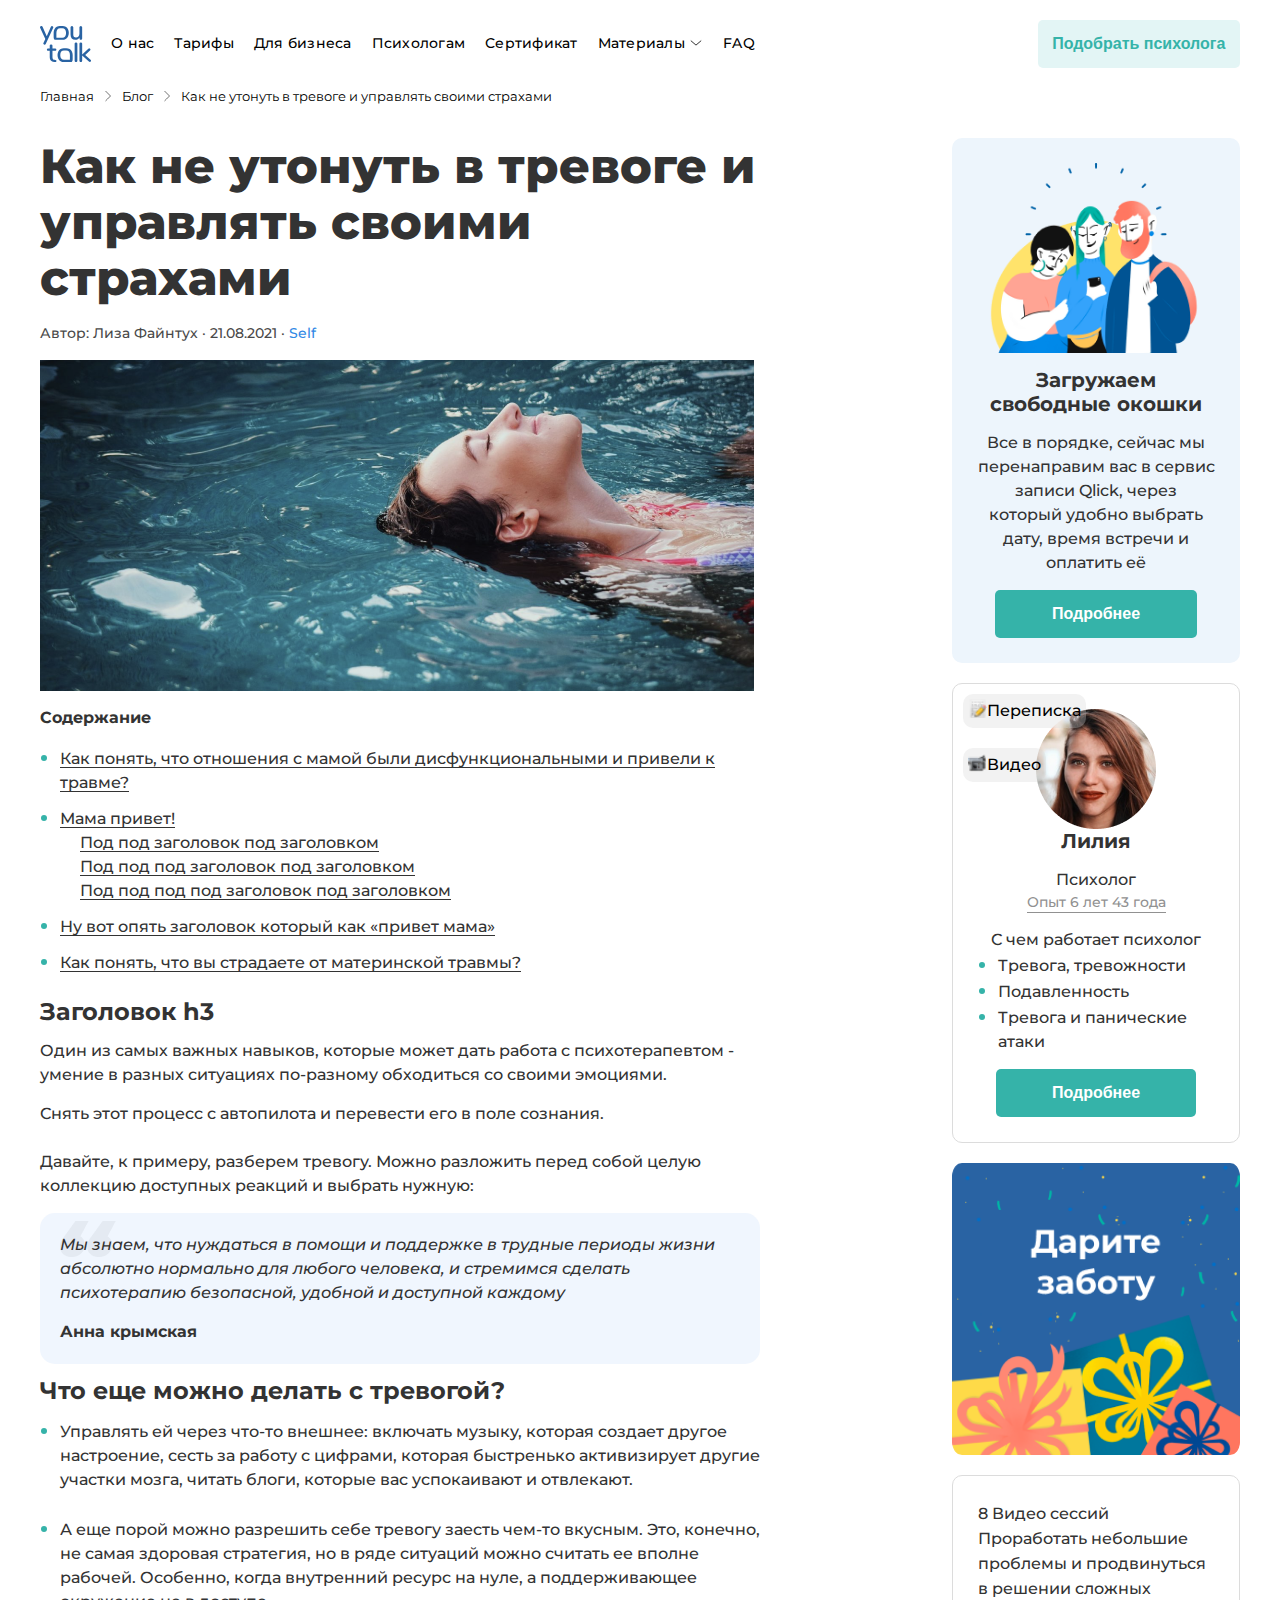
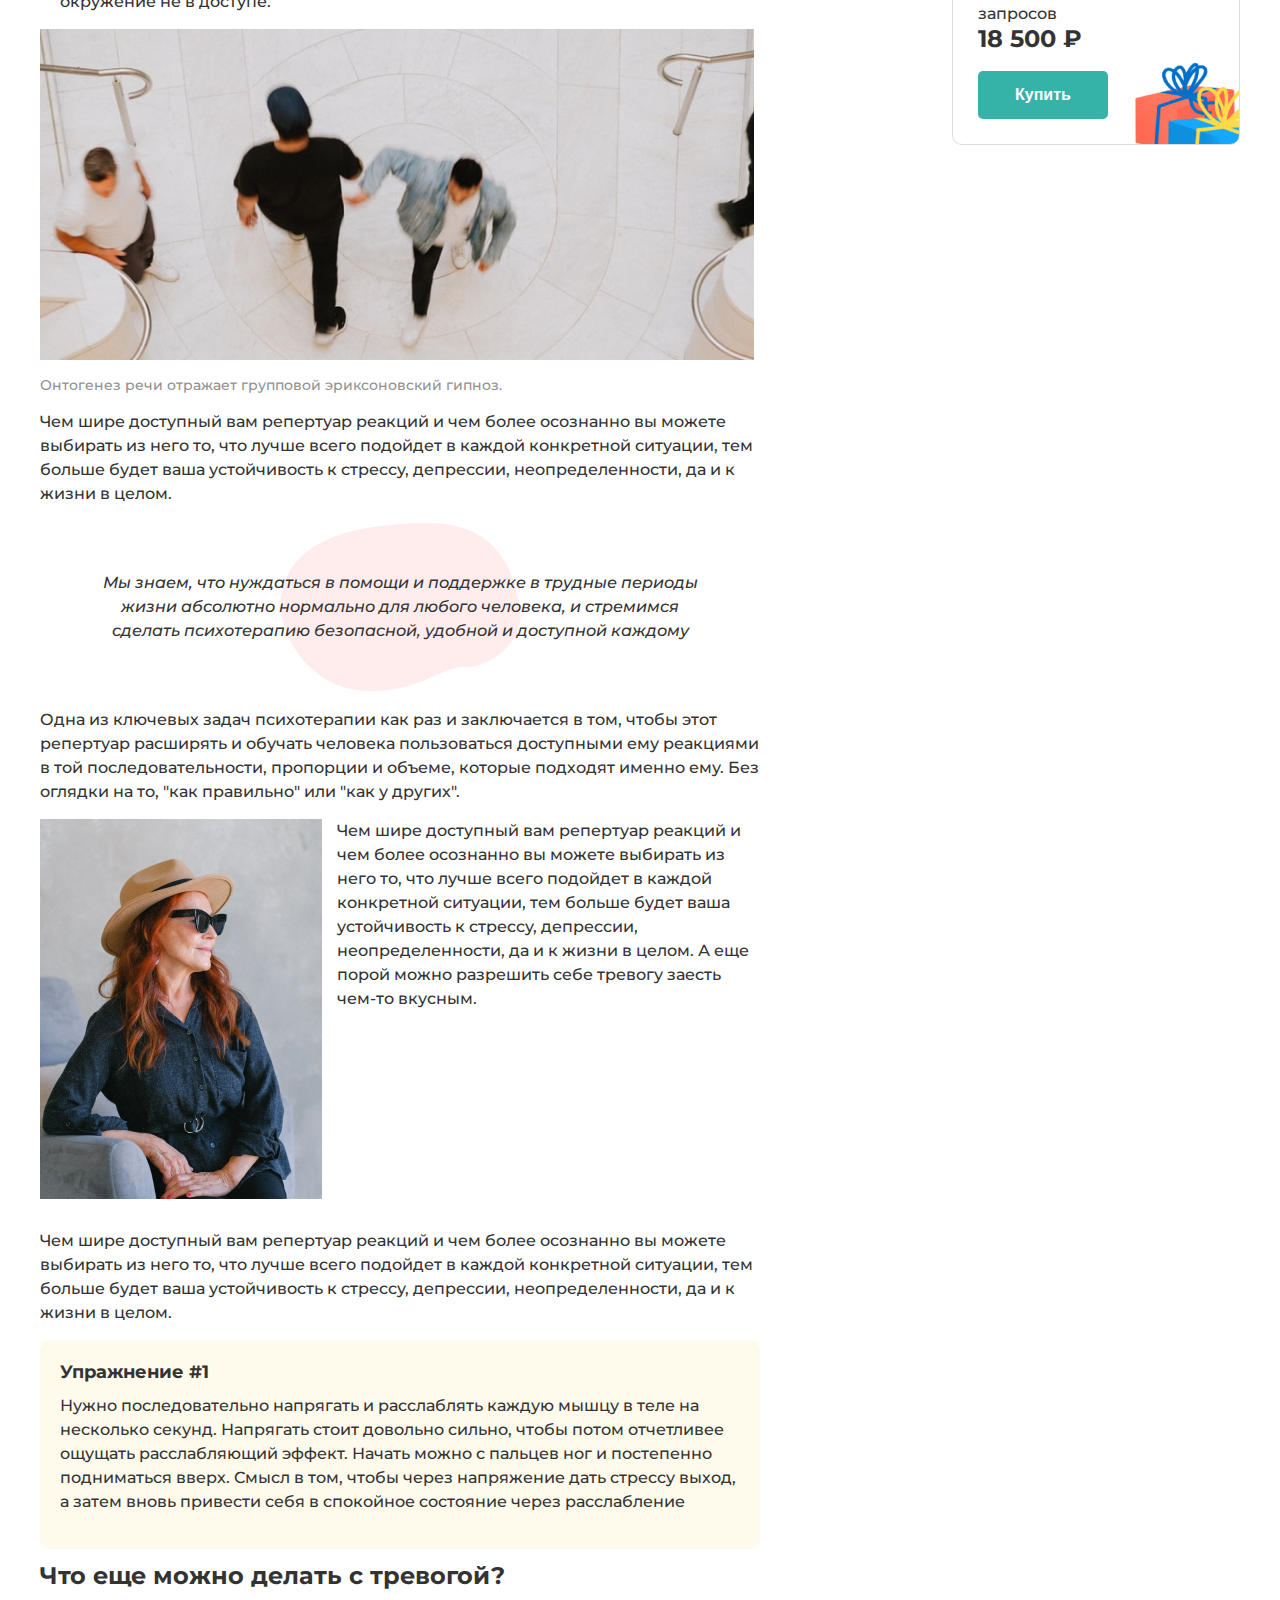
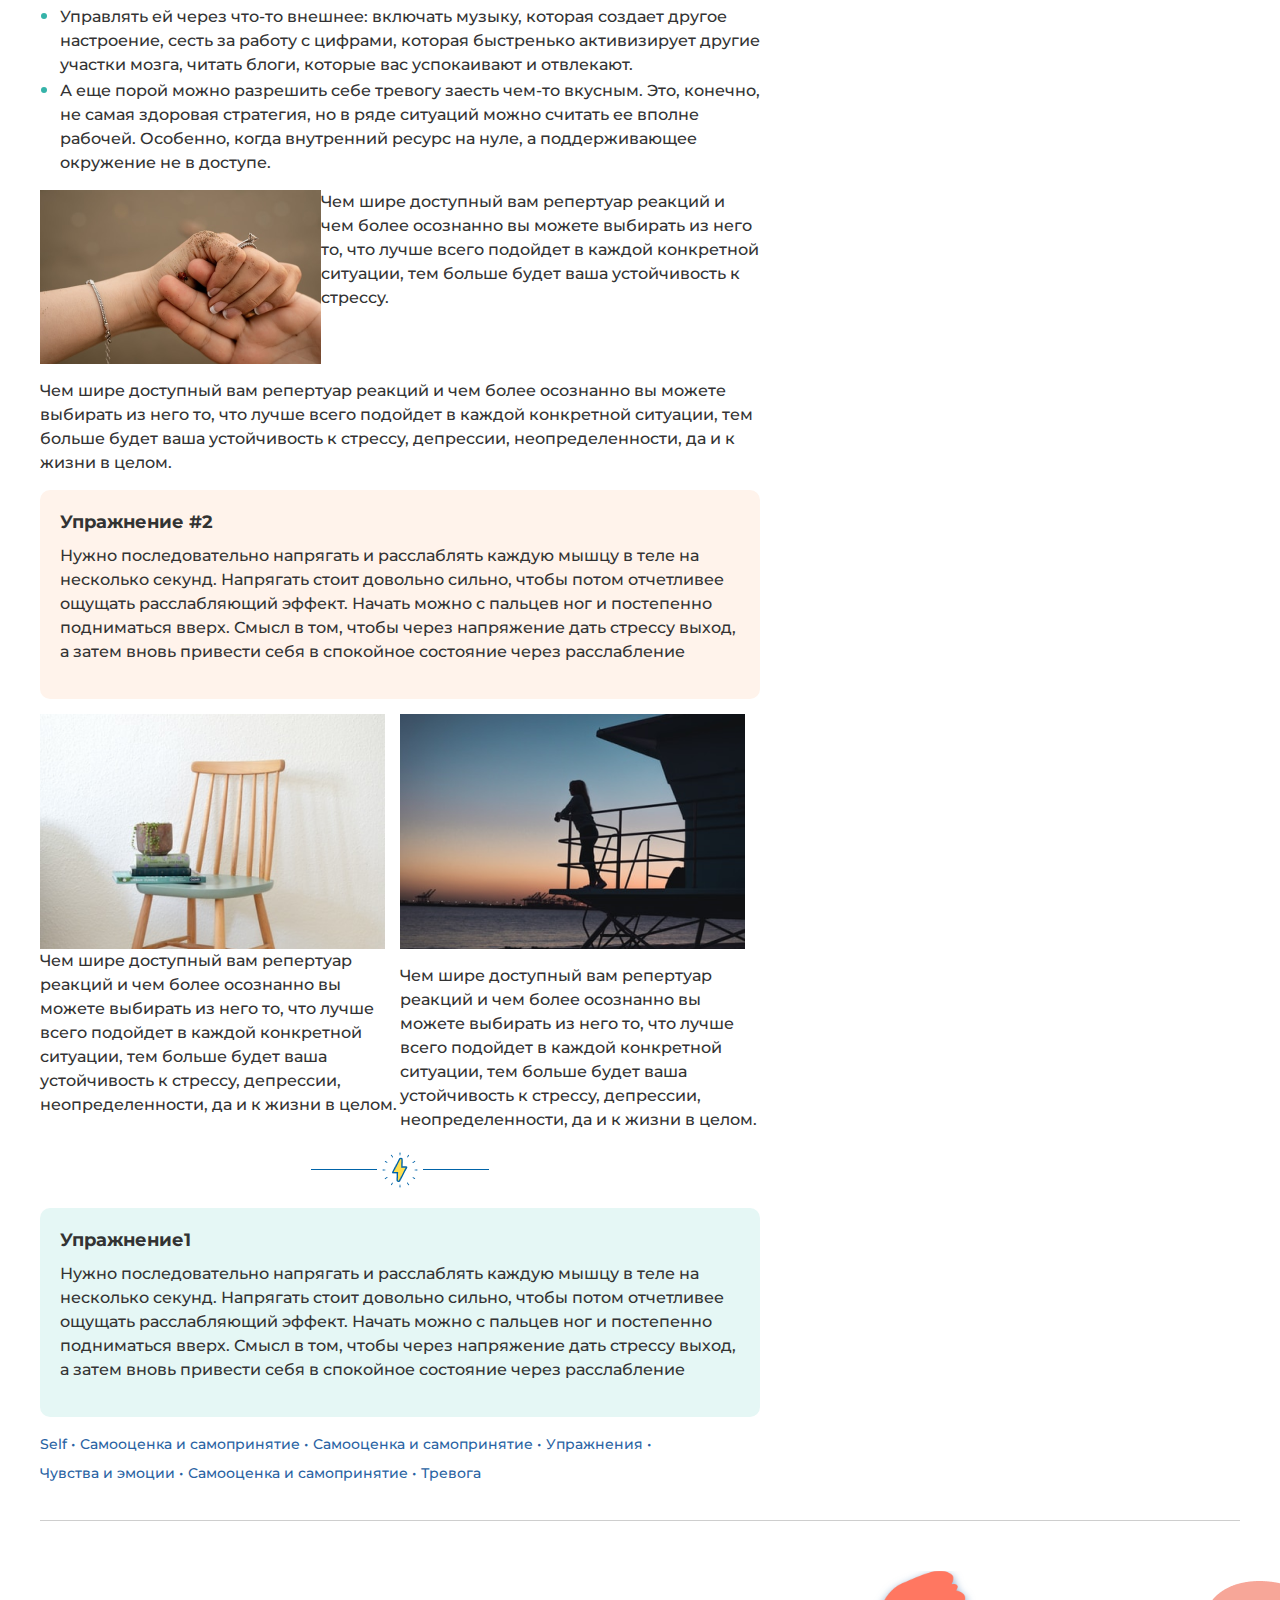
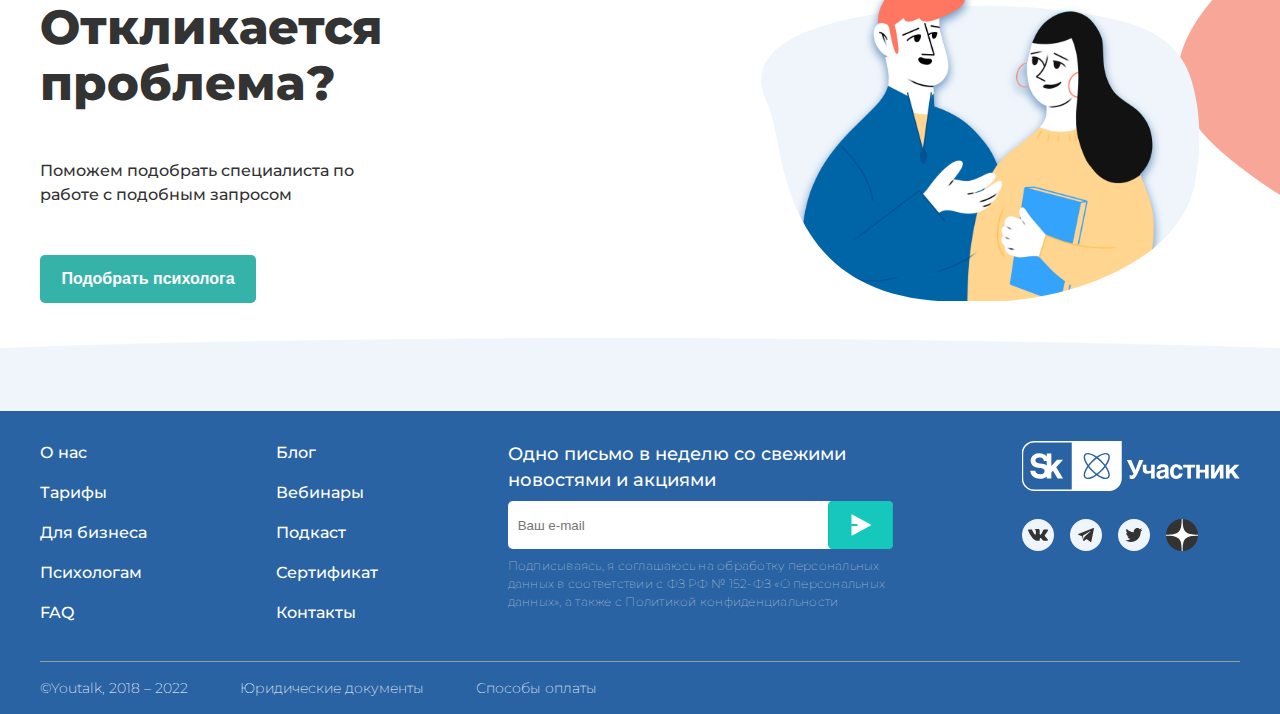
==== Article.html @ f638acfa "22.11.23" ====
<!DOCTYPE html>
<html lang="ru">

<head>
	<meta charset="UTF-8">
	<meta name="viewport" content="width=device-width, initial-scale=1.0">
	<link
		href="https://fonts.googleapis.com/css?family=Montserrat:regular,500,600,700,800,900,italic&display=swap&subset=cyrillic-ext"
		rel="stylesheet" />
	<link href="https://fonts.googleapis.com/css?family=Open+Sans:regular" rel="stylesheet" />
	<link rel="stylesheet" href="Css/Style_youtalk.css">
	<title>Статья</title>
</head>

<body>
	<header class="header">
		<div class="container">
			<div class="header__inner">
				<div class="header__conteiner-logo-menu">
					<div class="header__logo"><a href="#"><img src="Img/Blog/Header-logo/youtalk-logo.svg" alt="#"></a>
					</div>

					<nav class="menu">
						<ul class="menu__list">
							<li class="menu__item">
								<a class="menu__link" href="#">О нас</a>
							</li>
							<li class="menu__item">
								<a class="menu__link" href="#">Тарифы</a>
							</li>
							<li class="menu__item">
								<a class="menu__link" href="#">Для бизнеса</a>
							</li>
							<li class="menu__item">
								<a class="menu__link" href="#">Психологам</a>
							</li>
							<li class="menu__item">
								<a class="menu__link" href="#">Сертификат</a>
							</li>
							<li class="menu__item"><a class="menu__link" href="#">Материалы</a>
								<img class="menu__item-arrow" src="Img/Blog/Header-logo/Arrow-materials.svg" alt="arrow down">
							</li>
							<li class="menu__item">
								<a class="menur__link" href="#">FAQ</a>
							</li>
						</ul>
					</nav>
				</div>
				<button type="custom-button" class="header__btn">Подобрать психолога</button>

				<div class="burger-menu">
					<input id="menu__toggle" type="checkbox" />
					<label class="burger-menu__btn" for="menu__toggle">
						<span></span>
					</label>
					<ul class="burger-menu__box">
						<li>
							<a class="burger-menu__item" href="#">О нас</a>
						</li>
						<li>
							<a class="burger-menu__item" href="#">Тарифы</a>
						</li>
						<li>
							<a class="burger-menu__item" href="#">Для бизнеса</a>
						</li>
						<li>
							<a class="burger-menu__item" href="#">Психологам</a>
						</li>
						<li>
							<a class="burger-menu__item" href="#">Сертификат</a>
						</li>
						<li>
							<a class="burger-menu__item" href="#">Материалы</a>
						</li>
						<li>
							<a class="burger-menu__item" href="#">FAQ</a>
						</li>
					</ul>
				</div>
			</div>
		</div>
	</header>

	<main class="main background">
		<div class="container">
			<div class="breadcrumbs">
				<a href="#">Главная</a>
				<img src="Img/Blog/Header-logo/Arrow_vertical.svg" alt="arrow right">
				<a href="./Blog.html">Блог</a>
				<img src="Img/Blog/Header-logo/Arrow_vertical.svg" alt="arrow right">
				<a href="./Article.html">Как не утонуть в тревоге и управлять своими страхами</a>
			</div>
			<div class="content">
				<article class="article">
					<h1 class="article__title">Как не утонуть в тревоге и управлять своими страхами</h1>
					<h2 class="article__info"> Автор: Лиза Файнтух · 21.08.2021 · <span
							class="article__info light-blue">Self</span></h2>
					<img class="article__photo" src="Img/Article/Main/Swimming.png" alt="иллюстрация">
					<h3 class="article__content">Содержание</h3>
					<ul class="article__content-list">
						<li>Как понять, что отношения с мамой были дисфункциональными и привели к травме?
						</li>
						<li>Мама привет!
							<ul class="article__content-list-subheadings">
								<li>Под под заголовок под заголовком</li>
								<li>Под под под заголовок под заголовком</li>
								<li>Под под под под заголовок под заголовком</li>
							</ul>
						</li>
						<li>Ну вот опять заголовок который как «привет мама»</li>
						<li>Как понять, что вы страдаете от материнской травмы?</li>
					</ul>
					<h4 class="article__section-title">Заголовок h3</h4>
					<p class="article__section-text">Один из самых важных навыков, которые может дать работа с
						психотерапевтом - умение в разных ситуациях по-разному обходиться со своими эмоциями.</p>
					Снять этот процесс с автопилота и перевести его в поле сознания.</p>
					<br>
					<p class="article__section-text">Давайте, к примеру, разберем тревогу. Можно разложить перед собой целую
						коллекцию доступных реакций и выбрать нужную:</p>
					<div class="article__section-quote">
						<p class="article__section-quote-text">Мы знаем, что нуждаться в помощи и поддержке в трудные периоды
							жизни абсолютно нормально для любого человека,
							и стремимся сделать психотерапию безопасной, удобной и доступной каждому</p>
						<p class="article__section-quote-autor">Анна крымская</p>
					</div>
					<h4 class="article__section-title">Что еще можно делать с тревогой?</h4>
					<ul class="article__section-list">
						<li>Управлять ей через что-то внешнее: включать музыку, которая создает другое настроение, сесть за
							работу с цифрами, которая быстренько активизирует другие участки мозга,
							читать блоги, которые вас успокаивают и отвлекают.</li>
						<br>
						<li>А еще порой можно разрешить себе тревогу заесть чем-то вкусным. Это, конечно, не самая здоровая
							стратегия, но в ряде ситуаций можно считать ее вполне рабочей. Особенно,
							когда внутренний ресурс на нуле, а поддерживающее окружение не в доступе.</li>
					</ul>
					<img class="article__photo" src="Img/Article/Main/Walking.png" alt="иллюстрация">
					<p class="article__photo-description">Онтогенез речи отражает групповой эриксоновский гипноз. </p>
					<p class="article__section-text">Чем шире доступный вам репертуар реакций и чем более осознанно вы можете
						выбирать из него то, что лучше всего подойдет в каждой конкретной ситуации,
						тем больше будет ваша устойчивость к стрессу, депрессии, неопределенности, да и к жизни в целом.</p>
					<div class="article__section italic">
						<p class="article__section italic-text">Мы знаем, что нуждаться в помощи и поддержке в трудные периоды
							жизни абсолютно нормально для любого человека, и стремимся сделать психотерапию безопасной,
							удобной и доступной каждому</p>
					</div>
					<p class="article__section-text">Одна из ключевых задач психотерапии как раз и заключается в том, чтобы
						этот репертуар расширять и обучать человека пользоваться доступными ему реакциями в той
						последовательности, пропорции и объеме, которые подходят именно ему. Без оглядки на то, "как
						правильно" или "как у других".</p>
					<div class="article__section block">
						<img class="article__photo-small" src="Img/Article/Main/Woman_hat.png" alt="иллюстрация">
						<p class="article__section-text">Чем шире доступный вам репертуар реакций и чем более осознанно вы
							можете выбирать из него то, что лучше всего подойдет в каждой конкретной ситуации,
							тем больше будет ваша устойчивость к стрессу, депрессии, неопределенности, да и к жизни в целом.
							А еще порой можно разрешить себе тревогу заесть чем-то вкусным. </p>
					</div>
					<p class="article__section-text">Чем шире доступный вам репертуар реакций и чем более осознанно вы можете
						выбирать из него то, что лучше всего подойдет в каждой конкретной ситуации,
						тем больше будет ваша устойчивость к стрессу, депрессии, неопределенности, да и к жизни в целом.</p>
					<div class="article__exercise yellow">
						<h5 class="article__exercise-title">Упражнение #1</h5>
						<p class="article__section-text">Нужно последовательно напрягать и расслаблять каждую мышцу в теле на
							несколько секунд. Напрягать стоит довольно сильно, чтобы потом отчетливее ощущать
							расслабляющий эффект. Начать можно с пальцев ног и постепенно подниматься вверх. Смысл в том, чтобы
							через напряжение дать стрессу выход, а затем вновь привести себя в спокойное состояние
							через расслабление</p>
					</div>
					<h4 class="article__section-title">Что еще можно делать с тревогой?</h4>
					<ul class="article__section-list">
						<li>Управлять ей через что-то внешнее: включать музыку, которая создает другое настроение, сесть за
							работу с цифрами, которая быстренько активизирует другие участки мозга, читать блоги,
							которые вас успокаивают и отвлекают.</li>
						<li>А еще порой можно разрешить себе тревогу заесть чем-то вкусным. Это, конечно, не самая здоровая
							стратегия, но в ряде ситуаций можно считать ее вполне рабочей. Особенно, когда
							внутренний ресурс на нуле, а поддерживающее окружение не в доступе.</li>
					</ul>
					<div class="article__section block">
						<img class="article__section-photo-small " src="Img/Article/Main/Hands.png" alt="иллюстрация">
						<p class="article__section-text">Чем шире доступный вам репертуар реакций и чем более осознанно вы
							можете выбирать из него то, что лучше всего подойдет в каждой конкретной ситуации,
							тем больше будет ваша устойчивость к стрессу.</p>
					</div>
					<p class="article__section-text">Чем шире доступный вам репертуар реакций и чем более осознанно вы можете
						выбирать из него то, что лучше всего подойдет в каждой конкретной ситуации,
						тем больше будет ваша устойчивость к стрессу, депрессии, неопределенности, да и к жизни в целом.</p>
					<div class="article__exercise orange">
						<h5 class="article__exercise-title">Упражнение #2</h5>
						<p class="article__section-text">Нужно последовательно напрягать и расслаблять каждую мышцу в теле на
							несколько секунд. Напрягать стоит довольно сильно, чтобы потом отчетливее ощущать
							расслабляющий эффект. Начать можно с пальцев ног и постепенно подниматься вверх. Смысл в том, чтобы
							через напряжение дать стрессу выход, а затем вновь привести себя в спокойное состояние
							через расслабление</p>
					</div>
					<div class="article__section block-vertical">
						<div class="article__section vertical">
							<img class="article__section-photo-verticale" src="Img/Article/Main/Chair.png" alt="иллюстрация">
							<p class="article__section-text">Чем шире доступный вам репертуар реакций и чем более осознанно вы
								можете выбирать из него то, что лучше всего подойдет в каждой конкретной ситуации, тем больше
								будет ваша устойчивость к стрессу, депрессии, неопределенности, да и к жизни в целом.</p>
						</div>
						<div class="article__section text-vertical">
							<img class="article__photo-verticale" src="Img/Article/Main/Sunset.png" alt="иллюстрация">
							<p class="article__section-text">Чем шире доступный вам репертуар реакций и чем более осознанно вы
								можете выбирать из него то, что лучше всего подойдет в каждой конкретной ситуации, тем больше
								будет ваша устойчивость к стрессу, депрессии, неопределенности, да и к жизни в целом.</p>
						</div>
					</div>
					<img class="article__section-decor" src="Img/Article/Main/Lightning.png" alt="Декоративный эллемент">
					<div class="article__exercise green">
						<h5 class="article__exercise-title">Упражнение1</h5>
						<p class="article__section-text">Нужно последовательно напрягать и расслаблять каждую мышцу в теле на
							несколько секунд. Напрягать стоит довольно сильно, чтобы потом отчетливее ощущать расслабляющий
							эффект. Начать можно с пальцев ног и постепенно подниматься вверх. Смысл в том, чтобы через
							напряжение дать стрессу выход, а затем вновь привести себя в спокойное состояние через расслабление
						</p>
					</div>
					<div>
						<ul class="article__section-filter">
							<li>Self &#8226;</li>
							<li>Самооценка и самопринятие &#8226;</li>
							<li>Самооценка и самопринятие &#8226;</li>
							<li>Упражнения &#8226;</li>
							<li>Чувства и эмоции &#8226;</li>
							<li>Самооценка и самопринятие &#8226;</li>
							<li>Тревога</li>
						</ul>
					</div>
				</article>

				<div class="servises">
					<div class="servises__card qlick-service">
						<img class="servises__card-img" src="Img/Article/Services/Strange-guys_card.png" alt="картинка">
						<h6 class="servises__card-title">Загружаем свободные окошки</h6>
						<p>Все в порядке, сейчас мы перенаправим вас в сервис записи Qlick, через который удобно выбрать дату,
							время встречи и оплатить её</p>
						<button class="servises__card-btn" type="custom-button">Подробнее</button>
					</div>
					<div class="servises__card psycologist">
						<div class="servises__card-filters">
							<a class="servises__card-filter first"><img class="servises__card-filter-img"
									src="Img/Article/Services/Pencil.png" alt="картинка">Переписка</a>
							<a class="servises__card-filter second"><img class="servises__card-filter-img"
									src="Img/Article/Services/Cam.png" alt="картинка">Видео</a>
						</div>
						<img class="servises__card-img" src="Img/Article/Services/Photo-dr.png" alt="Фото психолога">
						<h6 class="servises__card-dr-name">Лилия</h6>
						<p>Психолог</p>
						<p class="servises__card-text-expirience">Опыт 6 лет 43 года </p>
						<h3>С чем работает психолог</h3>
						<ul class="servises__card-list">
							<li>Тревога, тревожности</li>
							<li>Подавленность</li>
							<li>Тревога и панические атаки</li>
						</ul>
						<button class="servises__card-btn" type="custom-button">Подробнее</button>
					</div>
					<div class="servises__card gift-care">
						<a class="servises__card-link" href="#"></a>
					</div>
					<div class="servises__card buy-sessions">
						<h6 class="services__card-text blue">8 Видео сессий</h6>
						<p>Проработать небольшие проблемы и продвинуться в решении сложных запросов</p>
						<p class="servises__card-price">18 500 ₽</p>
						<button class="servises__card-buy-btn" type="custom-button">Купить</button>
					</div>
				</div>
			</div>

			<div class="main__bottom-conteiner">
				<div class="main__bottom-content">
					<h7 class="main__bottom-content-title">Откликается
						проблема?</h7>
					<p class="main__bottom-content-text">Поможем подобрать специалиста по работе с подобным запросом</p>
					<button class="main__bottom-content-btn" type="custom button">Подобрать психолога</button>
				</div>
				<img class="main__bottom-content-img" src="Img/Article/Main/Strange-guys-bottom.svg" alt="иллюстрация">
			</div>
		</div>
	</main>

	<footer class="footer">
		<div class="conteiner">
			<div class="footer__menu">
				<ul class="footer__list">
					<li class="footer__item">
						<a class="footer__link footer__link-about" href="#">О нас</a>
					</li>
					<li class="footer__item">
						<a class="footer__link footer__link-tariffs" href="#">Тарифы</a>
					</li>
					<li class="footer__item">
						<a class="footer__link footer__link-business" href="#">Для бизнеса</a>
					</li>
					<li class="footer__item">
						<a class="footer__link footer__link-psychologists"" href=" #">Психологам</a>
					</li>
					<li class="footer__item">
						<a class="footer__link footer__link-faq" href="#">FAQ</a>
					</li>
				</ul>

				<ul class="footer__list">
					<li class="footer__item">
						<a class="footer__link footer__link-blog" href="#">Блог</a>
					</li>
					<li class="footer__item">
						<a class="footer__link footer__link-vebinars" href="#">Вебинары</a>
					</li>
					<li class="footer__item">
						<a class="footer__link footer__link-podcast" href="#">Подкаст</a>
					</li>
					<li class="footer__item">
						<a class="footer__link footer__link-certificate" href="#">Сертификат</a>
					</li>
					<li class="footer__item">
						<a class="footer__link footer__link-contacts" href="#">Контакты</a>
					</li>
				</ul>

				<div class="footer__form">
					<div class="footer__form-title">Одно письмо в неделю со свежими новостями и акциями</div>
					<form class="footer__email-confirm" onsubmit="alert('Ваша подписка оформлена')">
						<input class="footer__email-input" type="text" placeholder="Ваш e-mail">
						<button type="submit" class="footer__subscribe-button"><img src="Img/Blog/Footer-logos/sentmail.svg"
								alt=""></button>
					</form>
					<div class="footer__form-policy">Подписываясь, я соглашаюсь на обработку персональных данных в
						соответствии с ФЗ РФ № 152-ФЗ «О персональных данных», а также с Политикой конфиденциальности
					</div>
				</div>

				<div class="footer-menu__logo-link">
					<div class="footer-menu__link-sk">
						<a href="http://sk.ru" target="_blank"><img src="Img/Blog/Footer-logos/Sk-logo.svg" alt="logo Sk"
								href="http://sk.ru" target="_blank"><img class="footer-menu__sk-inscription"
								src="Img/Blog/Footer-logos/skУЧАСТНИК.svg" alt="logo Sk">
						</a>
					</div>

					<ul class="footer-menu__social">
						<li>
							<a class="footer-menu__social-item" href="http://vk.ru" target="_blank"><img
									src="Img/Blog/Footer-logos/vk-logo.svg" alt="logo vk"></a>
						</li>
						<li>
							<a class="footer-menu__social-item" href="https://web.telegram.org/k/" target="_blank"><img
									src="Img/Blog/Footer-logos/telegram-logo.svg" alt="logo tg"></a>
						</li>
						<li>
							<a class="footer-menu__social-item" href="http://twitter.com" target="_blank"><img
									src="Img/Blog/Footer-logos/twitter-logo.svg" alt="logo x"></a>
						</li>
						<li>
							<a class="footer-menu__social-item" href="https://dzen.ru" target="_blank"><img
									src="Img/Blog/Footer-logos/Onemore-logo.svg" alt="logo yandex"></a>
						</li>
					</ul>
				</div>
			</div>

			<div class="footer__bottom">
				<div class="footer__copyright-list">
					<span class="footer-copyright__item"><a href="http:/google.com">©Youtalk, 2018 – 2022</a></span>
					<span class="footer-copyright__item"><a href="http:/google.com">Юридические документы</a></span>
					<span class="footer-copyright__item"><a href="http:/google.com">Способы оплаты</a></span>
				</div>
			</div>
		</div>
		</div>
	</footer>
</body>

</html>
---- Css/Style_youtalk.css ----
*,
*::before,
*::after {
	padding: 0;
	margin: 0;
	border: 0;
	box-sizing: border-box;
}

a {
	text-decoration: none;
}

ul,
ol,
li {
	list-style: none;
}

img {
	vertical-align: top;
}

h1,
h2,
h3,
h4,
h5,
h6 {
	font-weight: inherit;
	font-size: inherit;
}

a {
	color: rgb(0, 0, 0);
	text-decoration: none;
}

a:hover {
	color: rgb(86, 86, 86);
	/* Цвет гиперссылок при наведении */
}

a:active {
	color: #333333;
	/* Цвет гиперссылок после нажатия */
}

html,
body {
	margin: 0;
	padding: 0;
	width: 100%;
	color: #333333;
	font-weight: 500;
	line-height: 24px;
	font-family: Montserrat;
	font-size: 16px;
}

.container {
	max-width: 1230px;
	padding: 0px 15px;
	margin: 0 auto;
}

/*___________________________________________HEADER____________________________________________*/
.header__conteiner-logo-menu {
	display: flex;
	flex-direction: row;
	align-items: center;
	width: 95%;
}

.header__inner {
	display: flex;
	justify-content: space-between;
	align-items: center;
	padding-top: 20px;
}

.menu__list {
	display: flex;
	flex-direction: row;
	flex-wrap: no wrap;
	font-size: 14px;
	font-weight: 500;
	letter-spacing: 0.25px;
	line-height: 114%;
	white-space: nowrap;
	margin-left: 20px;
}

.menu__item:not(:last-child) {
	margin-right: 20px;
}

.header__btn {
	display: flex;
	align-items: center;
	justify-content: center;
	font-size: 16px;
	padding: 5px;
	background-color: #E3F5F5;
	color: #35B3A9;
	cursor: pointer;
	font-weight: 700;
	width: 230px;
	height: 48px;
	border-radius: 5px;
}

.header__btn:hover {
	color: #dafffb;
	background-color: #35B3A9;
	transition: 0.3s;
}

#menu__toggle {
	opacity: 0;
}

.burger-menu__btn {
	display: flex;
	align-items: center;
	position: sticky;
	top: 20px;
	right: 20px;
	width: 26px;
	height: 26px;
	cursor: pointer;
	z-index: 1;
}

.burger-menu__btn>span,
.burger-menu__btn>span::before,
.burger-menu__btn>span::after {
	position: absolute;
	top: 0;
	right: 0;
	width: 100%;
	height: 2px;
	background-color: #35B3A9;
	transition: 0.2s;
}

.burger-menu__btn>span::before {
	content: '';
	top: -8px;
}

.burger-menu__btn>span::after {
	content: '';
	top: 8px;
}

.hamburger-menu {
	position: absolute;
	top: 0;
	right: 0;
}

.burger-menu__box {
	display: flex;
	flex-direction: column;
	height: 380px;
	width: 345px;
	position: absolute;
	visibility: hidden;
	top: 25px;
	right: 0;
	background-color: #fafafa;
}

.burger-menu__item {
	margin: 10px;
}

.burger-menu__item {
	display: block;
	padding: 5px 5px;
	color: #000000;
	font-size: 20px;
	font-weight: 600;
	text-decoration: none;
}

.burger-menu__item:hover {
	background-color: #CFD8DC;
}

#menu__toggle:checked~.burger-menu__btn>span {
	transform: rotate(45deg);
}

#menu__toggle:checked~.burger-menu__btn>span::before {
	top: 0;
	transform: rotate(0);
}

#menu__toggle:checked~.burger-menu__btn>span::after {
	top: 0;
	transform: rotate(90deg);
}

#menu__toggle:checked~.burger-menu__box {
	visibility: visible;
}

/*_______________________________________MAIN ARTICLE________________________________________________*/
.background {
	background-image: url(../Img/Article/Main/Circle-pink-center.png), url(../Img/Article/Main/Circle-pink-bottom.png), url(../Img/Article/Main/Vector1.png);
	background-repeat: no-repeat, no-repeat, no-repeat;
	background-position: center right -470px, bottom 190px right -170px, bottom;
	background-size: auto, auto, 100%;
}

.content {
	display: flex;
	justify-content: space-between;
}

.article {
	width: 60%;
}

.article__info {
	font-size: 14px;
	font-weight: 500;
	color: #494949;
	margin-bottom: 15px;
}

.light-blue {
	color: #3289e5;
}

.article__section-text {
	margin-bottom: 15px;
}

.article__photo {
	margin-bottom: 15px;
	max-width: 100%;
	max-height: 100%;
}

.article__photo-small {
	margin-bottom: 15px;
	max-width: 100%;
	max-height: 100%;
	padding-right: 15px;
}

.article__photo-verticale {
	margin-bottom: 15px;
	max-width: 100%;
	max-height: 100%;
}

.article__content {
	font-size: 16px;
	font-weight: 700;
	margin-bottom: 15px;
}

.article__content-list {
	margin-bottom: 15px;
}

.article__content-list>li {
	text-decoration: underline;
	line-height: 24px;
	list-style: disc;
	margin-left: 20px;
	padding-bottom: 10px;
	text-underline-offset: 2.5px;
	cursor: pointer;
}

li::marker {
	color: #35B3A9;
	font-size: 20px;
}

ul.article__content-list-subheadings {
	list-style: none;
	padding: 0;
}

.article__content-list-subheadings {
	line-height: 24px;
	margin-left: 20px;
}

.article__section-title {
	font-size: 24px;
	font-weight: 700;
	margin-bottom: 15px;
}

.article__section-quote {
	background-color: #f0f6fe;
	border-radius: 15px;
	padding: 20px 20px;
	font-style: italic;
	background-image: url(../Img/Article/Main/Quots.png);
	background-repeat: no-repeat;
	background-size: auto;
	background-position: 3% 7%;
	margin-bottom: 15px;
}

.article__section-quote-text {
	margin-bottom: 15px;
}

.article__section-quote-autor {
	font-weight: 700;
	font-style: normal;
}

.article__section-list {
	margin-bottom: 15px;
}

.article__photo-description {
	font-size: 14px;
	color: #919191;
	line-height: 20px;
	margin-bottom: 15px;
}

.italic {
	background-image: url(../Img/Article/Main/Pink-circle-text.png);
	background-repeat: no-repeat;
	background-position: center;
	margin-bottom: 15px;
}

.italic-text {
	display: flex;
	text-align: center;
	font-style: italic;
	padding: 50px;
}

.block {
	display: flex;
	flex-direction: row;
	margin-bottom: 15px;
}

.article__section-photo {
	margin-right: 20px;
}

.article__exercise {
	width: 100%;
	padding: 20px;
	margin-bottom: 15px;
	border-radius: 10px;
}

.yellow {
	background-color: #FEFAEC;
}

.article__exercise-title {
	font-weight: 700;
	font-size: 18px;
	margin-bottom: 10px;
}

.orange {
	background-color: #FFF3EB;
}

.block-vertical {
	display: flex;
	flex-direction: row;
	justify-content: space-between;
}

.article__section-decor {
	display: block;
	margin: 0 auto;
	margin-top: 5px;
	margin-bottom: 20px;
}

.green {
	background-color: #e5f7f5;
}

.article__section-filter {
	display: flex;
	flex-direction: row;
	flex-wrap: wrap;
	gap: 5px;
	color: #2963A3;
	font-size: 14px;
}

.servises {
	width: 24%;
	margin-top: 30px;
}

.servises__card {
	display: flex;
	flex-direction: column;
	align-items: center;
	justify-content: center;
	border-radius: 10px;
	height: auto;
	padding: 25px 25px;
	width: 100%;
	margin-bottom: 20px;
}

.qlick-service {
	background-color: #edf5fc;
	text-align: center;
}

.servises__card-img {
	max-width: 100%;
	height: auto;
}

.fixed-height {
	min-height: 100%;
}

.servises__card-title {
	margin-bottom: 15px;
	font-size: 20px;
	font-weight: 700;
	margin-top: 15px;
}

.psycologist {
	position: relative;
	border: 1.5px solid #dcdcdc;
}

.servises__card-filters {
	display: flex;
	flex-direction: column;
	position: absolute;
	top: 0;
	left: 0;
}

.first {
	background-color: #d6d6d651;
	border-radius: 10px;
	padding: 5px;
	margin: 10px;
	cursor: pointer;
}

.second {
	background-color: #d6d6d651;
	border-radius: 10px;
	width: fit-content;
	padding: 5px;
	margin: 10px;
	cursor: pointer;
}

.servises__card-filter-img {
	height: 19px;
}

.servises__card-dr-name {
	font-size: 20px;
	font-weight: 700;
	margin-bottom: 15px;
}

.servises__card-text-expirience {
	font-size: 14px;
	color: #919191;
	line-height: 20px;
	border-bottom: 1px solid #919191;
	margin-bottom: 15px;
}

.gift-care {
	height: 292px;
	background-image: url(../Img/Article/Services/Gift-care.png);
	background-repeat: no-repeat;
	background-position: center;
	background-size: cover;
	cursor: pointer;
}

.gift-care {
	filter: alpha (opacity=100%);
	opacity: 1;
	transition: 0.5s;
}

.gift-care:hover {
	filter: alpha (opacity=60%);
	opacity: 0.6;
	transition: 0.5s;
}

.servises__card.buy-sessions {
	display: flex;
	justify-content: flex-start;
}

.buy-sessions {
	display: flex;
	align-items: flex-start;
	padding: 25px;
	line-height: 25px;
	border: 1.5px solid #dcdcdc;
	background-image: url(../Img/Article/Services/Gift-vlue.png), url(../Img/Article/Services/Gift-red.png);
	background-repeat: no-repeat, no-repeat;
	background-size: auto, auto;
	background-position: right bottom, right bottom;
}

ul.article__section-list li {
	line-height: 24px;
	list-style: disc;
	margin-left: 20px;
}

ul.servises__card-list li {
	line-height: 24px;
	list-style: disc;
	margin-left: 20px;
}

.servises__card-price {
	font-size: 24px;
	font-weight: 700;
	padding-bottom: 20px;
}

.servises__card-buy-btn {
	background-color: #35B3A9;
	width: 55%;
	height: 48px;
	font-size: 16px;
	color: #ffffff;
	font-weight: 700;
	border-radius: 5px;
	cursor: pointer;
}

.servises__card-btn {
	background-color: #35B3A9;
	width: 85%;
	height: 48px;
	font-size: 16px;
	color: #ffffff;
	font-weight: 700;
	border-radius: 5px;
	cursor: pointer;
	margin-top: 15px;
}

.servises__card-btn:hover {
	color: #35B3A9;
	background-color: #aff1ec;
	transition: 0.3s;
}

.servises__card-buy-btn:hover {
	color: #35B3A9;
	background-color: #aff1ec;
	transition: 0.3s;
}

.main__bottom-conteiner {
	display: flex;
	flex-direction: row;
	justify-content: space-between;
	padding-bottom: 60px;
	border-top: 1px solid #cecece;
	max-width: 1200px;
	margin-top: 35px;
	min-height: 400px;
}

.main__bottom-content {
	width: 30%;
	height: 430px;
	display: flex;
	flex-direction: column;
	justify-content: space-evenly;
}

.main__bottom-content-title {
	font-size: 48px;
	line-height: 56px;
	margin-top: 30px;
	font-weight: 800;
}

.main__bottom-content-btn {
	background-color: #35B3A9;
	width: 60%;
	height: 48px;
	font-size: 16px;
	color: #ffffff;
	font-weight: 700;
	border-radius: 5px;
	cursor: pointer;
}

.main__bottom-content-btn:hover {
	color: #35B3A9;
	background-color: #aff1ec;
	transition: 0.3s;
}

/*___________________________________________MAIN BLOG___________________________________*/
.breadcrumbs {
	display: flex;
	margin-top: 16px;
	gap: 6px;
	font-size: 13px;
	font-weight: 400;
	color: #4d4d4d;
	overflow: hidden;
	white-space: nowrap;
}

.breadcrumbs a:last-child {
	flex: 1;
	overflow: hidden;
	text-overflow: ellipsis;
}

.main__title,
.article__title {
	font-size: 48px;
	line-height: 56px;
	margin-top: 30px;
	font-weight: 800;
	margin-bottom: 15px;
}

.filter__list {
	display: flex;
	flex-direction: row;
	flex-wrap: wrap;
	margin-top: 32px;
	white-space: nowrap;
}

.filter__item {
	display: flex;
	flex-direction: row;
	font-weight: 600;
	font-size: 13.5px;
	letter-spacing: 0;
	background-color: #ffffff;
	border: 1.5px solid #C1C5CD;
	border-radius: 17px;
	cursor: pointer;
	margin-right: 8px;
	padding: 4px 8px;
	margin-bottom: 5px;
	color: #000000;
}

.content__section {
	display: flex;
	flex-wrap: wrap;
	justify-content: space-between;
	margin-bottom: 24px;
}

.content__article {
	position: relative;
	display: flex;
	flex-direction: column;
	height: auto;
	width: 49%;
	outline: 1.5px solid #C1C5CD;
	border-radius: 17px;
	cursor: pointer;
	margin-top: 23px;
}

.content__article-img {
	width: 100%;
	border-top-right-radius: 17px;
	border-top-left-radius: 17px;
}

.content__article-title {
	max-width: 541px;
	font-size: 18px;
	font-weight: 700;
	line-height: 26px;
	padding: 15px 15px 15px 15px;
}

.content__article-autor,
.content__article-data {
	font-size: 12px;
	line-height: 18px;
	letter-spacing: 0.25;
	font-weight: 400;
	color: #494949;
	padding: 15px 15px 15px 15px;
}

.content__article-about {
	font-size: 14px;
	line-height: 20px;
	letter-spacing: 0;
	color: #494949;
	padding: 15px 15px 15px 15px;
}

.small-block {
	height: auto;
	width: 32%;
	outline: 1.5px solid #C1C5CD;
	border-radius: 17px;
	cursor: pointer;
	margin-top: 23px;
}

.content__article-filter-block {
	position: absolute;
	display: flex;
	flex-direction: column;
	top: 5px;
	left: 5px;
}

.content__article-filter {
	display: flex;
	flex-direction: column;
	top: 5px;
	left: 5px;
	background-color: rgba(255, 249, 249, 0.6);
	width: fit-content;
	border-radius: 10px;
	font-weight: 600;
	font-size: 13.5px;
	letter-spacing: 0;
	border-radius: 17px;
	cursor: pointer;
	padding: 4px 8px;
	margin-bottom: 5px;
	color: #000000;
}

.content__article-single-filter {
	position: absolute;
	top: 5px;
	left: 5px;
	background-color: rgba(255, 249, 249, 0.6);
	border-radius: 10px;
	font-weight: 600;
	font-size: 13.5px;
	letter-spacing: 0;
	border-radius: 17px;
	cursor: pointer;
	padding: 4px 8px;
	color: #000000;
}

:nth-child(2n) .main__btn {
	display: flex;
	justify-content: center;
	margin-top: 56px;
	margin-bottom: 96px;
}

.main__btn-more {
	background-color: #35B3A9;
	border: none;
	border-radius: 5px;
	width: 183px;
	height: 48px;
	color: #ffffff;
	font-weight: 600;
	font-size: 16px;
	cursor: pointer;
}

.main__btn-more:hover {
	color: #35B3A9;
	background-color: #aff1ec;
	transition: 0.3s;
}

/*____________________________________________________FOOTER_____________________________________*/
.footer a {
	color: white;
	text-decoration: none;
}

.footer a:hover {
	color: rgb(194, 194, 194);
}

.footer a:active {
	color: rgb(152, 147, 147);
}

.footer {
	background-color: #2963A3;
	height: 100%;
}

.conteiner {
	max-width: 1230px;
	padding: 0px 15px;
	margin: 0 auto;
}

.footer__menu {
	margin: 0 auto;
	display: flex;
	justify-content: space-between;
	flex-wrap: wrap;
	height: auto;
	padding-top: 30px;
}

.footer__item {
	font-size: 16px;
	line-height: 24px;
	margin-bottom: 16px;
	cursor: pointer;
	color: #ffffff;
}

.footer__form {
	display: flex;
	flex-direction: column;
	max-width: 385px;
	padding-bottom: 10px;
}

.footer__form-title {
	font-size: 18px;
	line-height: 26px;
	margin-bottom: 8px;
	color: #ffffff;
}

.footer__email-confirm {
	display: flex;
	position: relative;
}

.footer__email-input {
	width: 100%;
	height: 48px;
	padding: 10px 0px 10px 10px;
	border-radius: 5px;
	margin-bottom: 8px;
}

.footer__subscribe-button {
	position: absolute;
	right: 0;
	border-radius: 5px;
	cursor: pointer;
	background-color: #03B2A5;
}

.footer__subscribe-button {
	filter: alpha (opacity=100%);
	opacity: 1;
	transition: 0.3s;
}

.footer__subscribe-button:hover {
	filter: alpha (opacity=70%);
	opacity: 0.7;
}

.footer__form-policy {
	font-size: 12px;
	font-weight: 100;
	line-height: 18px;
	letter-spacing: 0.25px;
	color: #e0e2e4;
	max-width: 486px;
	margin-bottom: 8px;
}

.footer-menu__logo-link {
	display: flex;
	flex-direction: column;
}

.footer-menu__sk-inscription {
	margin-top: 18px;
	margin-left: 4px;
	margin-bottom: 40px;
}

.footer-menu__social {
	display: flex;
	flex-direction: raw;
	justify-content: space-between;
	width: 176px;
}

.footer__bottom {
	border-top: 1px solid #9D9D9D;
	margin-top: 20px;
}

.footer__copyright-list {
	font-size: 14px;
	font-weight: 200;
	line-height: 20px;
	color: #e0e2e4;
	margin-top: 16px;
	padding-bottom: 16px;
}

.footer-copyright__item {
	margin-right: 48px;
	cursor: pointer;
	margin-bottom: 20px;
}

/*____________________________________________________MEDIA_____________________________________*/
@media only screen and (max-width: 1024px) {
	.article {
		width: 73%;
	}

	.article__photo {
		width: 725px;
	}

	.content__article {
		width: 49%;
		margin-bottom: 8px;
	}

	.small-block {
		width: 32%;
	}

	.content__article-img {
		width: 100%;
	}

	.background {
		background-image: none;
	}

	.main__bottom-conteiner {
		display: none;
	}

	.article__section-filter {
		display: none;
	}

	.menu__item:not(:last-child) {
		margin-right: 15px;
	}

	.conteiner__logo-menu {
		width: 70%;
	}

	.menu__list {
		flex-wrap: wrap;
	}
}

@media (max-width: 1024px) {
	.article__content-list li:nth-child(2) {
		display: none;
	}
}

@media (max-width: 1024px) {

	.article__content-list li:nth-child(3),
	.article__content-list li:nth-child(4)~li {
		display: none;
	}
}

@media only screen and (max-width: 1002px) {
	.header__btn {
		display: none;
	}
}

@media only screen and (max-width: 768px) {
	.article {
		width: 100%;
	}

	.content {
		display: flex;
		flex-wrap: wrap;
	}

	.servises {
		display: flex;
		flex-direction: row;
		flex-wrap: wrap;
		justify-content: space-between;
		width: 100%;
	}

	.servises__card {
		width: 49%;
	}

	.content__article {
		width: 100%;
		margin-bottom: 8px;
	}

	.small-block {
		width: 48%;
		margin-bottom: 8px;
	}

	.content__article-img {
		width: 100%;
	}

	.menu,
	.header__btn {
		display: none;
	}

	.article__photo-verticale {
		padding-right: 0;
	
		justify-content: space-between;
	}
}

@media only screen and (min-width: 769px) {
	.burger-menu {
		display: none;
	}
}

@media only screen and (max-width: 540px) {
	.block {
		flex-direction: column;
	}
}

@media only screen and (max-width: 414px) {
	.footer__copyright-list {
		display: flex;
		flex-direction: column;
	}

	.text-vertical {
		display: flex;
		flex-direction: row;
		flex-wrap: wrap;
	}

	.block-vertical {
		display: flex;
		flex-direction: row;
		flex-wrap: wrap;
	}

   .article__photo-small {
		width: 411px;
		padding-right: 0;
	}

	.article__photo-verticale {
		padding-right: 0;
	}

	.servises {
		display: flex;
		flex-direction: column;
		width: 100%;
	}

	.servises__card {
		width: 100%;
	}

	.article__title {
		font-size: 30px;
		line-height: 40px;
	}

	.filter__list {
		flex-wrap: nowrap;
		overflow-x: scroll;
	}

	.content__article-img {
		width: 100%;
		margin-bottom: 8px;
	}

	.small-block {
		width: 100%;
		margin-bottom: 8px;
	}

	.article__img {
		width: 100%;
	}

	.content__article-img {
		width: 100%;
		margin-bottom: 8px;
	}

	.small-block {
		width: 100%;
		margin-bottom: 8px;
	}

	.content__article-img {
		width: 100%;
	}
}

@media only screen and (max-width: 320px) {
	.footer__subscribe-button {
		display: none;
	}
}
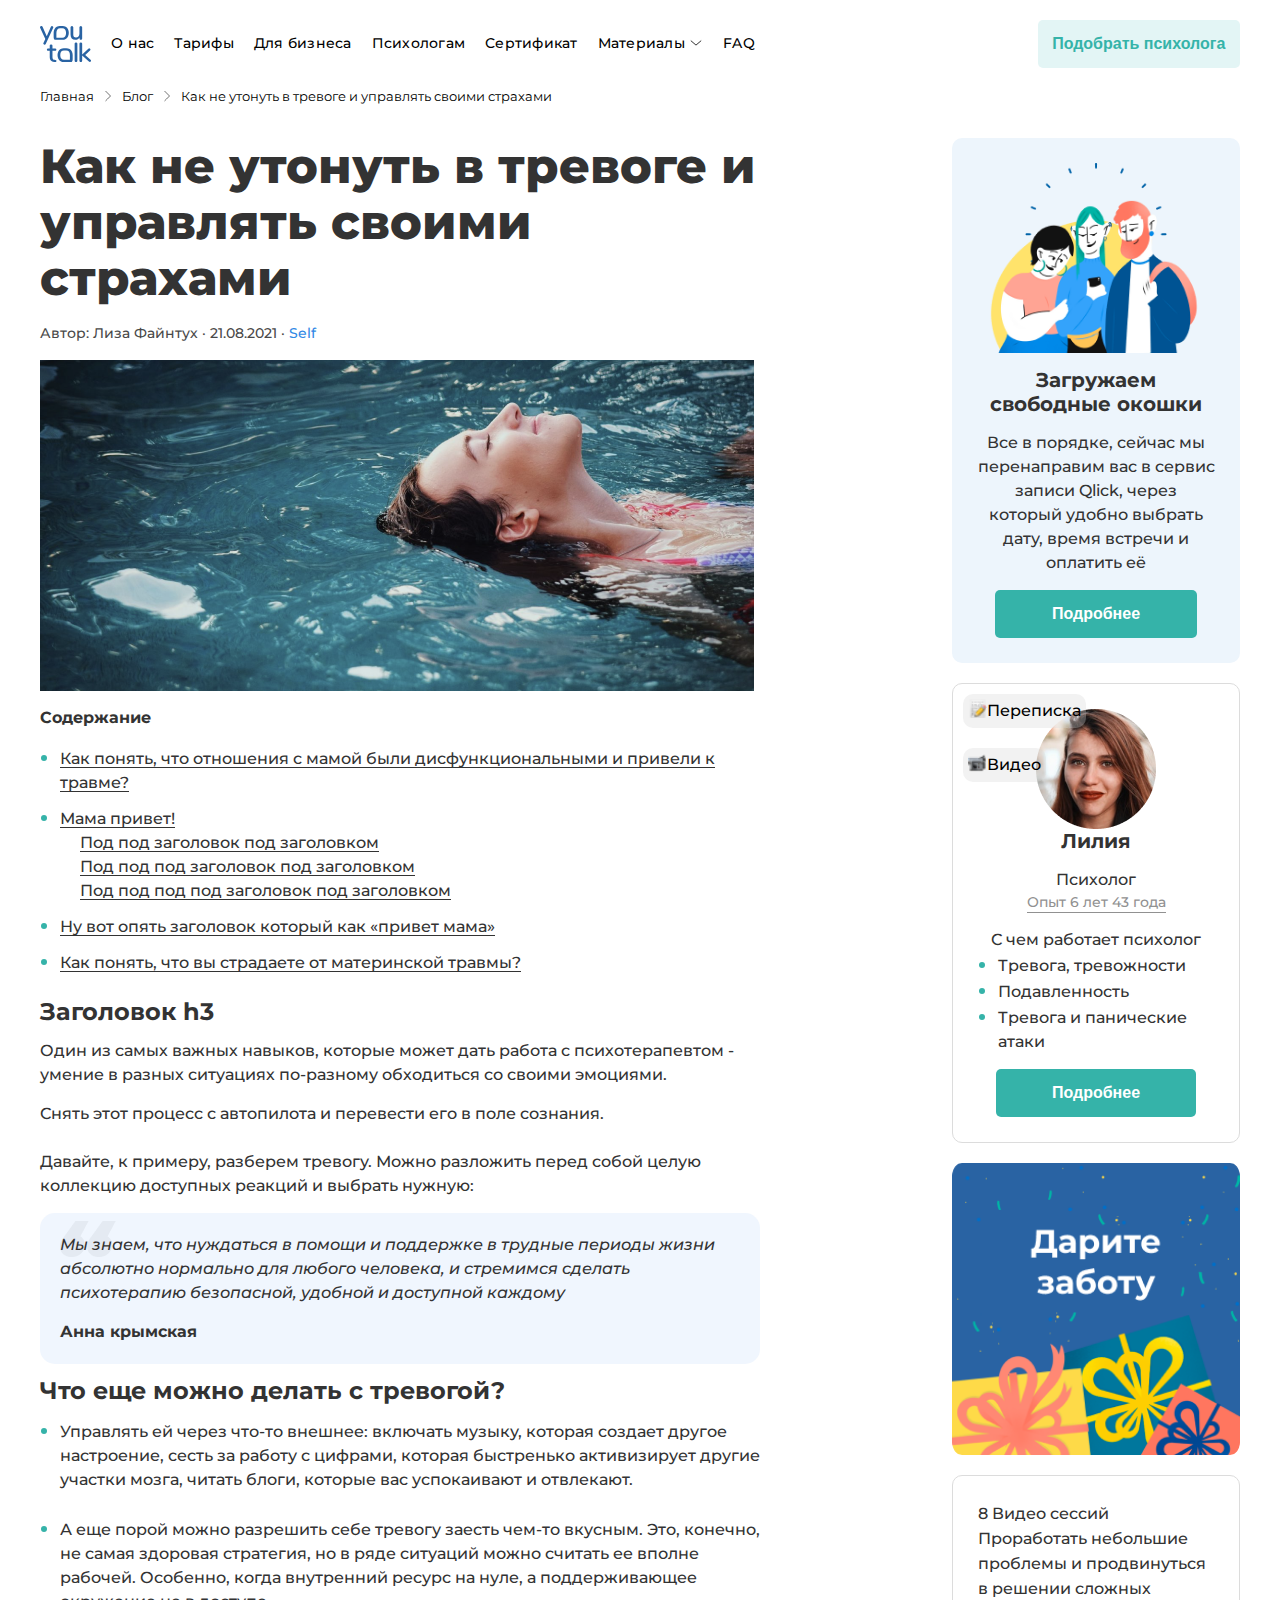
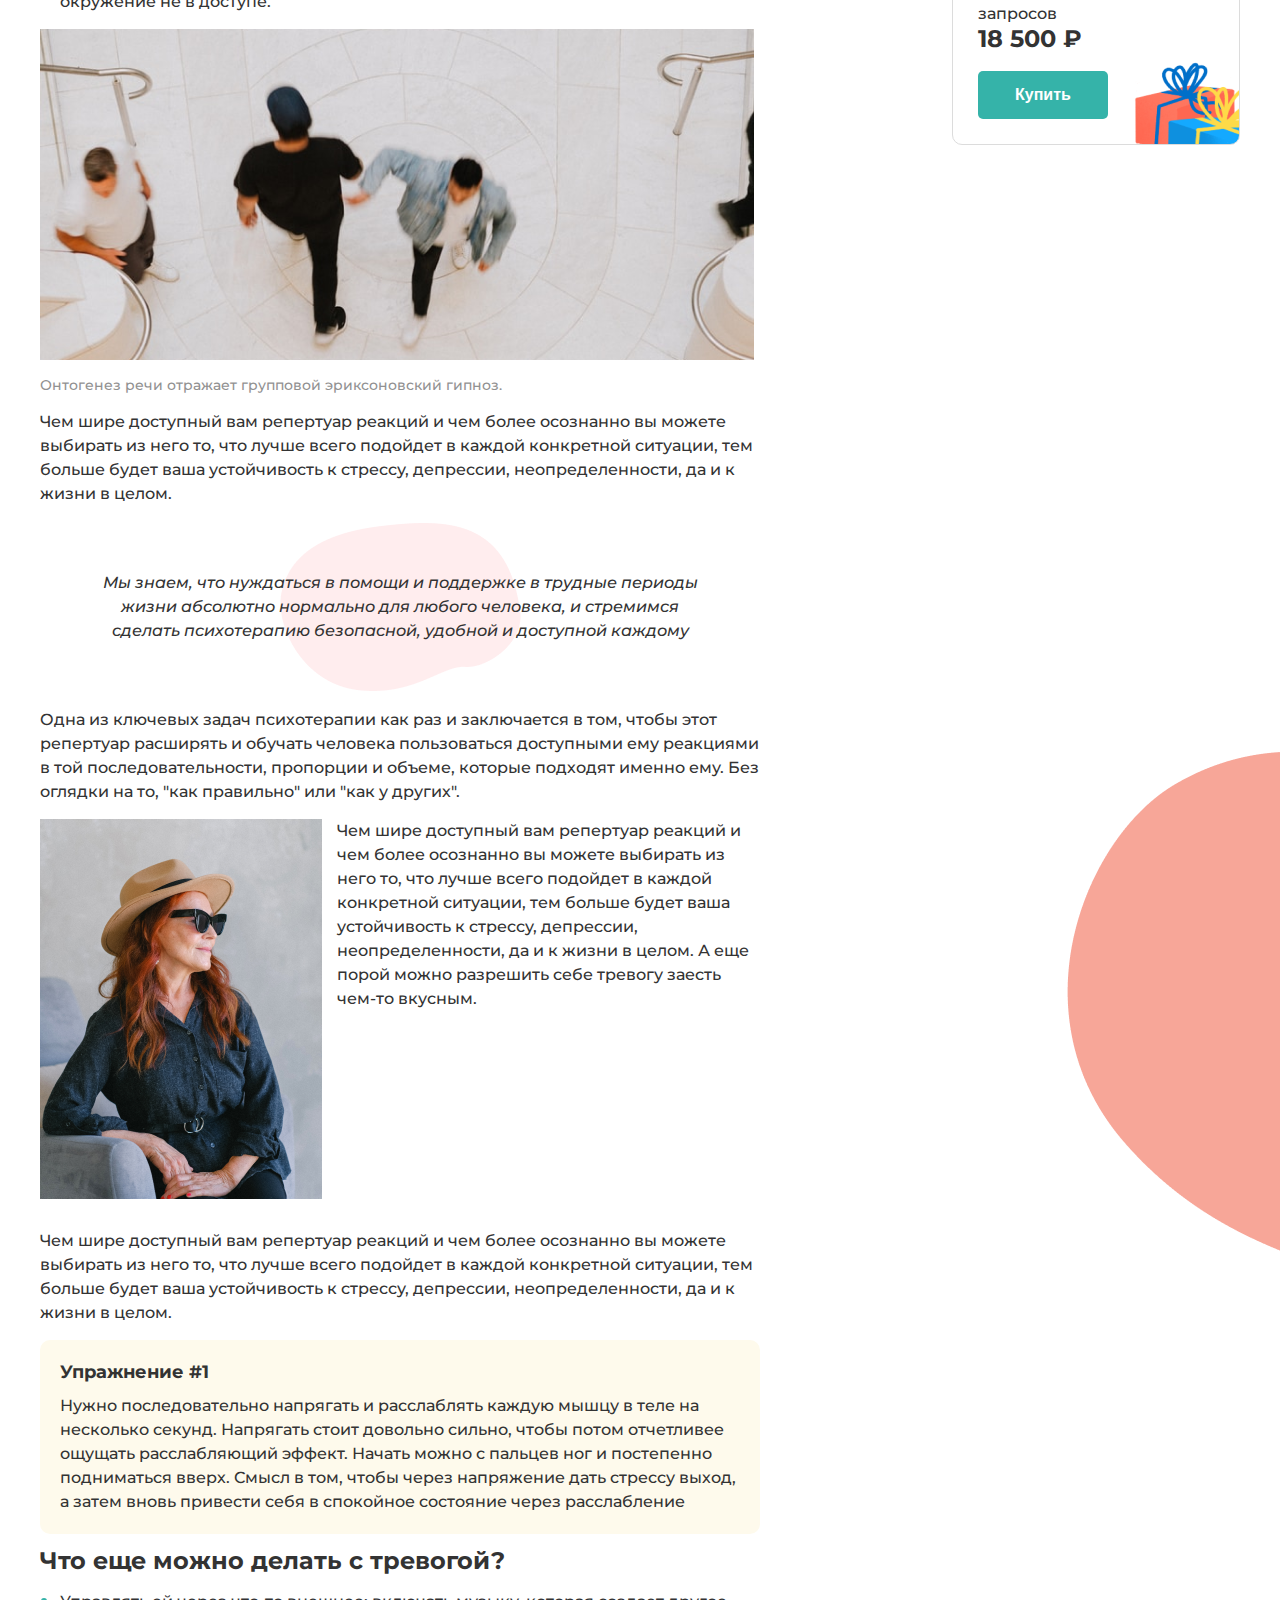
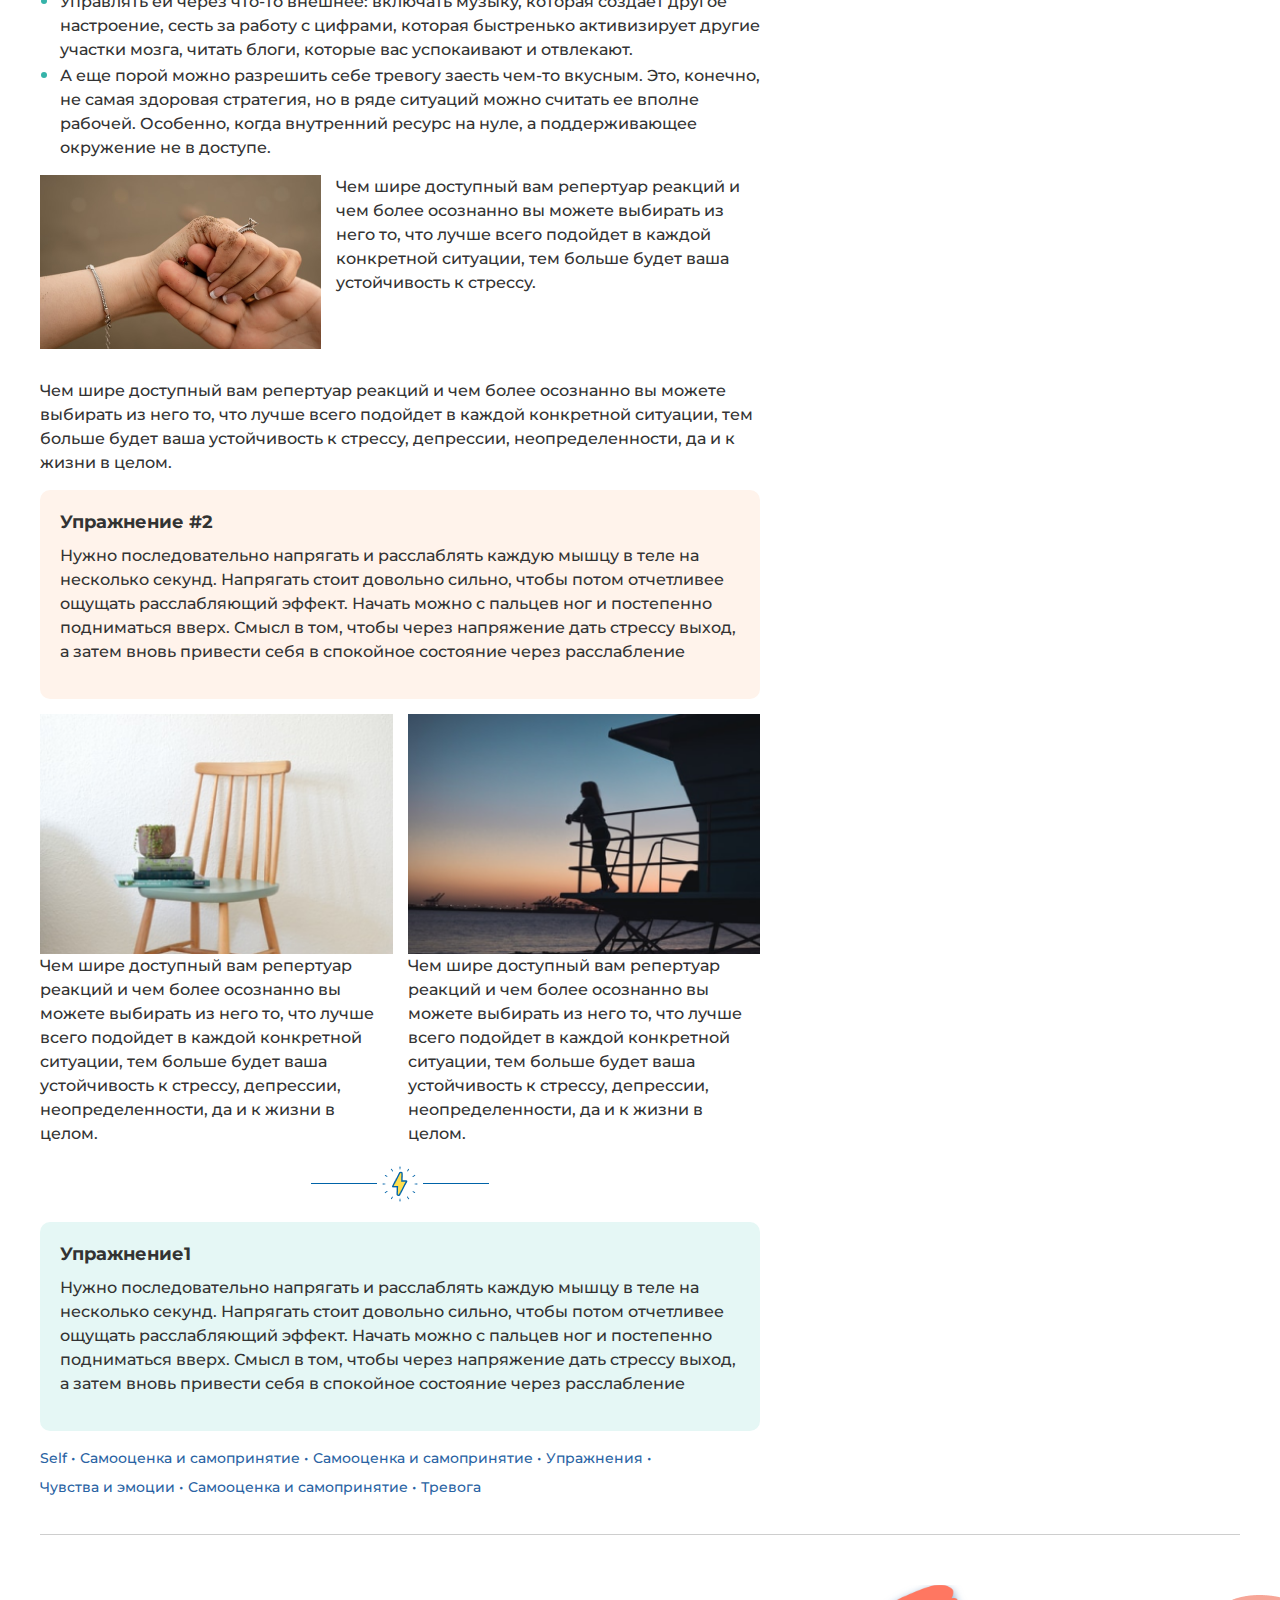
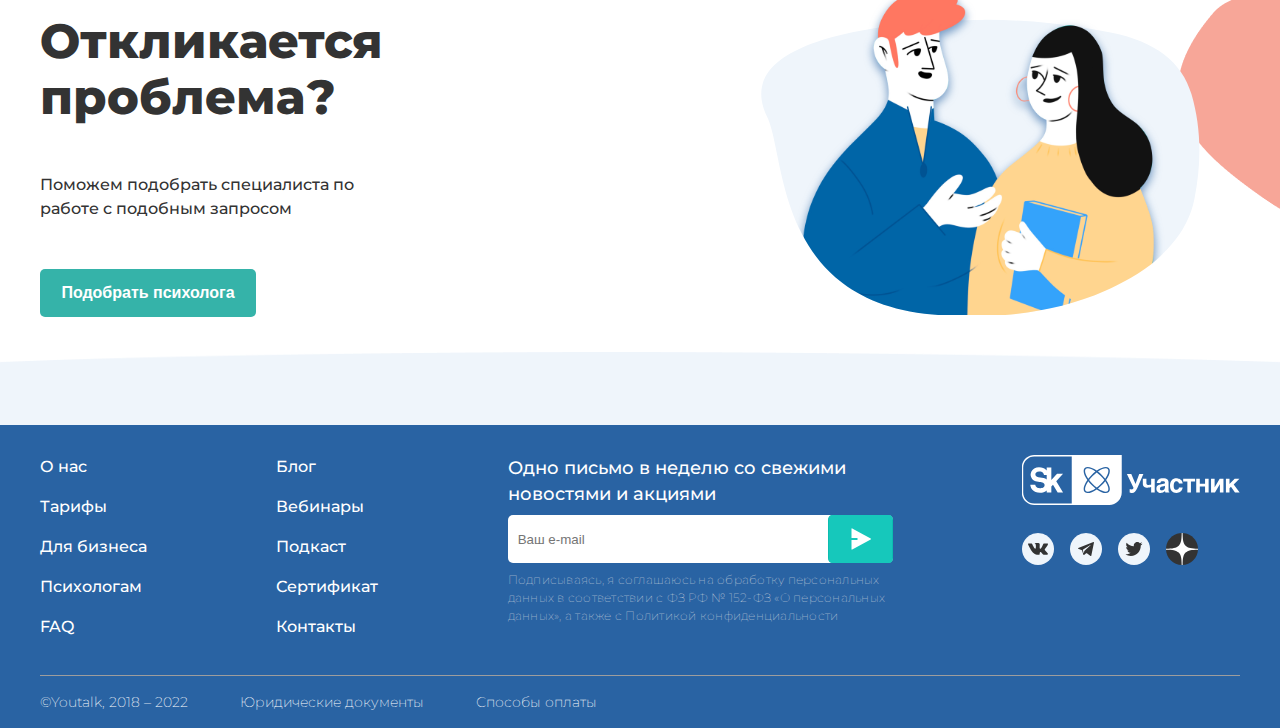
==== commit c3748b54: "22.11.23" ====
--- a/Article.html
+++ b/Article.html
@@ -14,7 +14,7 @@
 
 <body>
 	<header class="header">
-		<div class="container">
+		<div class="header container">
 			<div class="header__inner">
 				<div class="header__conteiner-logo-menu">
 					<div class="header__logo"><a href="#"><img src="Img/Blog/Header-logo/youtalk-logo.svg" alt="#"></a>
@@ -82,8 +82,8 @@
 	</header>
 
 	<main class="main background">
-		<div class="container">
-			<div class="breadcrumbs">
+		<div class="main container">
+			<div class="main__breadcrumbs">
 				<a href="#">Главная</a>
 				<img src="Img/Blog/Header-logo/Arrow_vertical.svg" alt="arrow right">
 				<a href="./Blog.html">Блог</a>
@@ -147,9 +147,11 @@
 						этот репертуар расширять и обучать человека пользоваться доступными ему реакциями в той
 						последовательности, пропорции и объеме, которые подходят именно ему. Без оглядки на то, "как
 						правильно" или "как у других".</p>
-					<div class="article__section block">
-						<img class="article__photo-small" src="Img/Article/Main/Woman_hat.png" alt="иллюстрация">
-						<p class="article__section-text">Чем шире доступный вам репертуар реакций и чем более осознанно вы
+					<div class="article__section block-orizzontale">
+						<img class="article__section block-orizzontale-photo" src="Img/Article/Main/Woman_hat.png"
+							alt="иллюстрация">
+						<p class="article__section block-orizzontale-text">Чем шире доступный вам репертуар реакций и чем
+							более осознанно вы
 							можете выбирать из него то, что лучше всего подойдет в каждой конкретной ситуации,
 							тем больше будет ваша устойчивость к стрессу, депрессии, неопределенности, да и к жизни в целом.
 							А еще порой можно разрешить себе тревогу заесть чем-то вкусным. </p>
@@ -159,7 +161,8 @@
 						тем больше будет ваша устойчивость к стрессу, депрессии, неопределенности, да и к жизни в целом.</p>
 					<div class="article__exercise yellow">
 						<h5 class="article__exercise-title">Упражнение #1</h5>
-						<p class="article__section-text">Нужно последовательно напрягать и расслаблять каждую мышцу в теле на
+						<p class="article__block-orizzontale-text">Нужно последовательно напрягать и расслаблять каждую мышцу
+							в теле на
 							несколько секунд. Напрягать стоит довольно сильно, чтобы потом отчетливее ощущать
 							расслабляющий эффект. Начать можно с пальцев ног и постепенно подниматься вверх. Смысл в том, чтобы
 							через напряжение дать стрессу выход, а затем вновь привести себя в спокойное состояние
@@ -174,9 +177,11 @@
 							стратегия, но в ряде ситуаций можно считать ее вполне рабочей. Особенно, когда
 							внутренний ресурс на нуле, а поддерживающее окружение не в доступе.</li>
 					</ul>
-					<div class="article__section block">
-						<img class="article__section-photo-small " src="Img/Article/Main/Hands.png" alt="иллюстрация">
-						<p class="article__section-text">Чем шире доступный вам репертуар реакций и чем более осознанно вы
+					<div class="article__section block-orizzontale">
+						<img class="article__section block-orizzontale-photo" src="Img/Article/Main/Hands.png"
+							alt="иллюстрация">
+						<p class="article__section block-orizzontale-text">Чем шире доступный вам репертуар реакций и чем
+							более осознанно вы
 							можете выбирать из него то, что лучше всего подойдет в каждой конкретной ситуации,
 							тем больше будет ваша устойчивость к стрессу.</p>
 					</div>
@@ -191,16 +196,18 @@
 							через напряжение дать стрессу выход, а затем вновь привести себя в спокойное состояние
 							через расслабление</p>
 					</div>
-					<div class="article__section block-vertical">
-						<div class="article__section vertical">
-							<img class="article__section-photo-verticale" src="Img/Article/Main/Chair.png" alt="иллюстрация">
-							<p class="article__section-text">Чем шире доступный вам репертуар реакций и чем более осознанно вы
+					<div class="article__section container-block-verticale">
+						<div class="article__section block-verticale">
+							<img class="article__section photo-verticale" src="Img/Article/Main/Chair.png" alt="иллюстрация">
+							<p class="article__section text-verticale">Чем шире доступный вам репертуар реакций и чем более
+								осознанно вы
 								можете выбирать из него то, что лучше всего подойдет в каждой конкретной ситуации, тем больше
 								будет ваша устойчивость к стрессу, депрессии, неопределенности, да и к жизни в целом.</p>
 						</div>
-						<div class="article__section text-vertical">
-							<img class="article__photo-verticale" src="Img/Article/Main/Sunset.png" alt="иллюстрация">
-							<p class="article__section-text">Чем шире доступный вам репертуар реакций и чем более осознанно вы
+						<div class="article__section block-verticale">
+							<img class="article__section photo-verticale" src="Img/Article/Main/Sunset.png" alt="иллюстрация">
+							<p class="article__section text-verticale">Чем шире доступный вам репертуар реакций и чем более
+								осознанно вы
 								можете выбирать из него то, что лучше всего подойдет в каждой конкретной ситуации, тем больше
 								будет ваша устойчивость к стрессу, депрессии, неопределенности, да и к жизни в целом.</p>
 						</div>
@@ -279,7 +286,7 @@
 	</main>
 
 	<footer class="footer">
-		<div class="conteiner">
+		<div class="footer conteiner">
 			<div class="footer__menu">
 				<ul class="footer__list">
 					<li class="footer__item">
@@ -369,5 +376,4 @@
 		</div>
 	</footer>
 </body>
-
 </html>--- a/Css/Style_youtalk.css
+++ b/Css/Style_youtalk.css
@@ -129,7 +129,7 @@
 	width: 26px;
 	height: 26px;
 	cursor: pointer;
-	z-index: 1;
+	z-index: 60;
 }
 
 .burger-menu__btn>span,
@@ -170,6 +170,8 @@
 	top: 25px;
 	right: 0;
 	background-color: #fafafa;
+	margin-top: 33px;
+	z-index: 59;
 }
 
 .burger-menu__item {
@@ -209,7 +211,7 @@
 
 /*_______________________________________MAIN ARTICLE________________________________________________*/
 .background {
-	background-image: url(../Img/Article/Main/Circle-pink-center.png), url(../Img/Article/Main/Circle-pink-bottom.png), url(../Img/Article/Main/Vector1.png);
+	background-image: url(../Img/Article/Main/Circle-pinl-center.png), url(../Img/Article/Main/Circle-pink-bottom.png), url(../Img/Article/Main/Vector1.png);
 	background-repeat: no-repeat, no-repeat, no-repeat;
 	background-position: center right -470px, bottom 190px right -170px, bottom;
 	background-size: auto, auto, 100%;
@@ -245,17 +247,11 @@
 	max-height: 100%;
 }
 
-.article__photo-small {
+.block-orizzontale-photo {
 	margin-bottom: 15px;
 	max-width: 100%;
 	max-height: 100%;
 	padding-right: 15px;
-}
-
-.article__photo-verticale {
-	margin-bottom: 15px;
-	max-width: 100%;
-	max-height: 100%;
 }
 
 .article__content {
@@ -345,7 +341,7 @@
 	padding: 50px;
 }
 
-.block {
+.block-orizzontale {
 	display: flex;
 	flex-direction: row;
 	margin-bottom: 15px;
@@ -376,10 +372,21 @@
 	background-color: #FFF3EB;
 }
 
-.block-vertical {
+.container-block-verticale {
 	display: flex;
 	flex-direction: row;
-	justify-content: space-between;
+}
+
+.photo-verticale {
+	width: 100%;
+}
+
+.block-verticale:first-child {
+	padding-right: 15px;
+}
+
+.block-verticale {
+	margin-bottom: 15px;
 }
 
 .article__section-decor {
@@ -623,7 +630,7 @@
 }
 
 /*___________________________________________MAIN BLOG___________________________________*/
-.breadcrumbs {
+.main__breadcrumbs {
 	display: flex;
 	margin-top: 16px;
 	gap: 6px;
@@ -634,7 +641,7 @@
 	white-space: nowrap;
 }
 
-.breadcrumbs a:last-child {
+.main__breadcrumbs a:last-child {
 	flex: 1;
 	overflow: hidden;
 	text-overflow: ellipsis;
@@ -1043,12 +1050,6 @@
 	.header__btn {
 		display: none;
 	}
-
-	.article__photo-verticale {
-		padding-right: 0;
-	
-		justify-content: space-between;
-	}
 }
 
 @media only screen and (min-width: 769px) {
@@ -1058,8 +1059,12 @@
 }
 
 @media only screen and (max-width: 540px) {
-	.block {
+	.block-orizzontale {
 		flex-direction: column;
+	}
+
+	.block-orizzontale-photo {
+		padding-right: 0;
 	}
 }
 
@@ -1069,24 +1074,20 @@
 		flex-direction: column;
 	}
 
-	.text-vertical {
+	.container-block-verticale {
 		display: flex;
 		flex-direction: row;
 		flex-wrap: wrap;
 	}
 
-	.block-vertical {
+	.block-verticale {
 		display: flex;
 		flex-direction: row;
 		flex-wrap: wrap;
 	}
 
-   .article__photo-small {
+	.article__photo-small {
 		width: 411px;
-		padding-right: 0;
-	}
-
-	.article__photo-verticale {
 		padding-right: 0;
 	}
 
